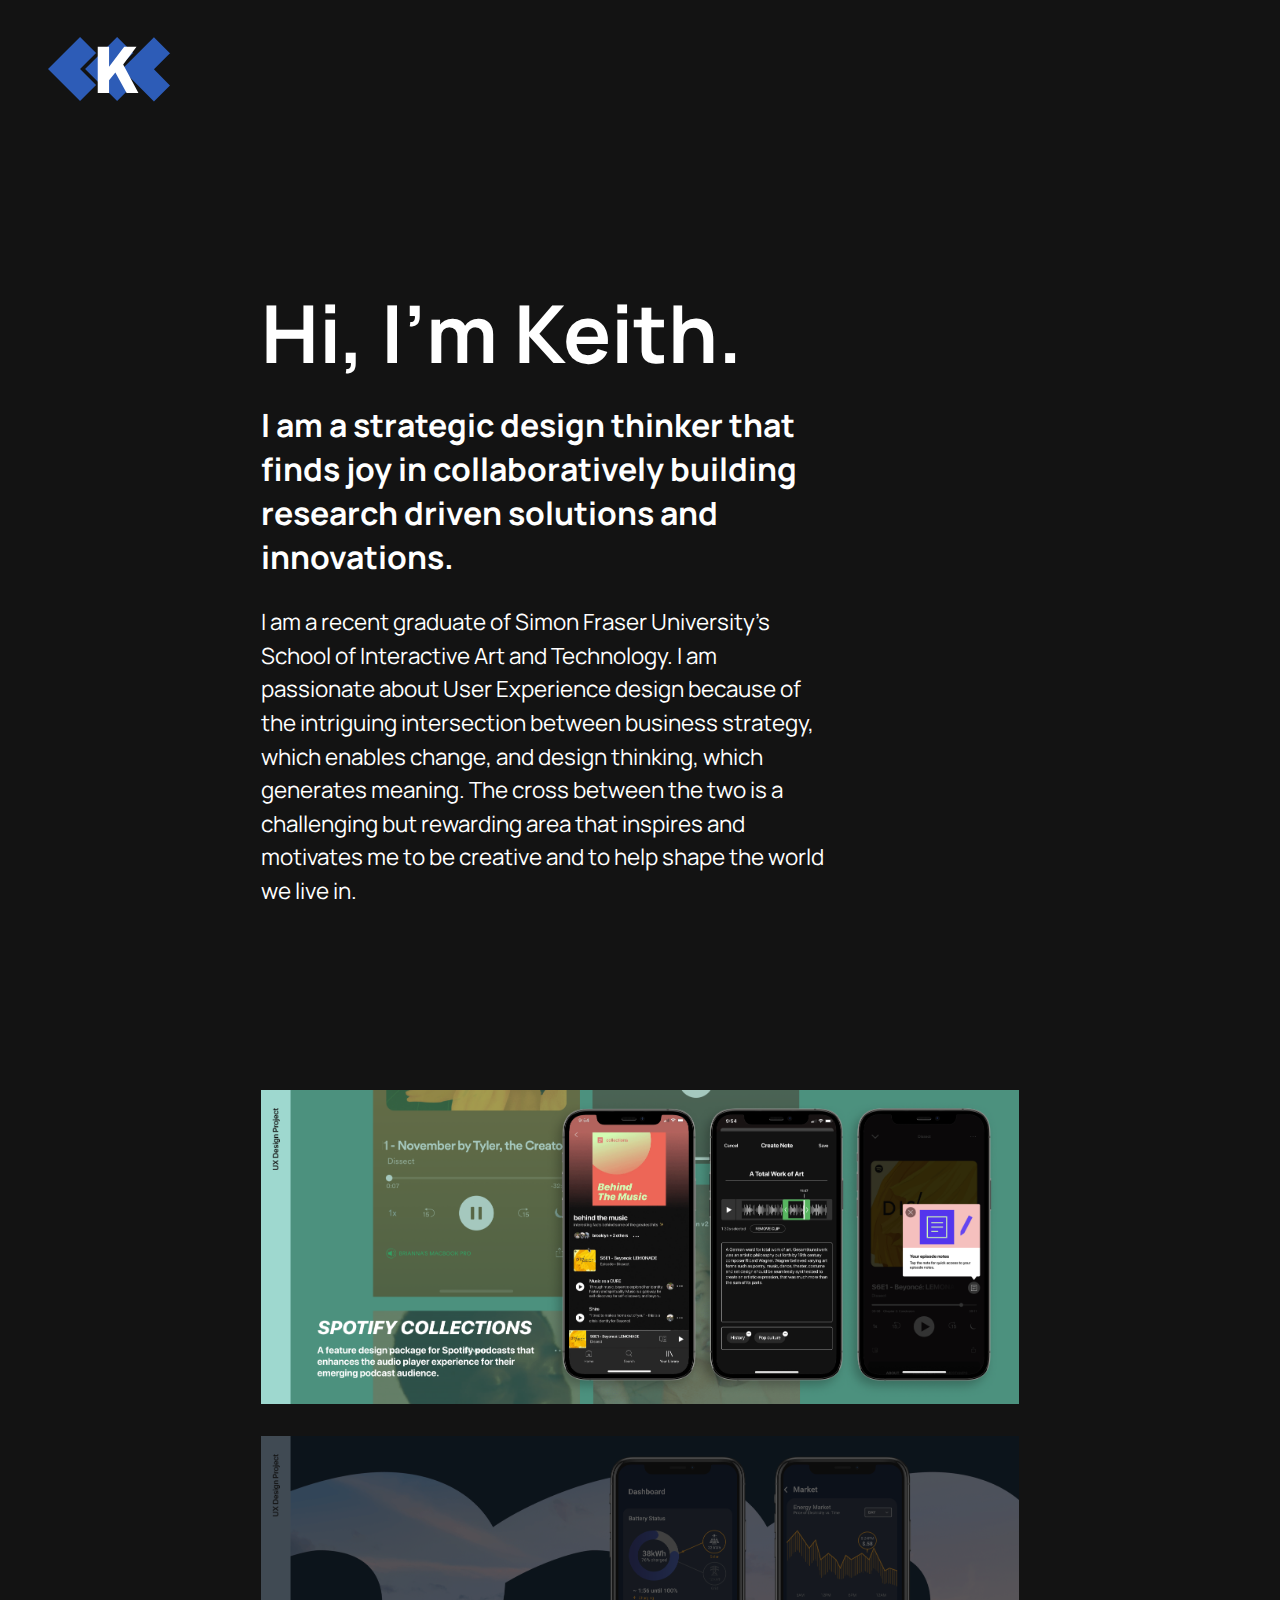
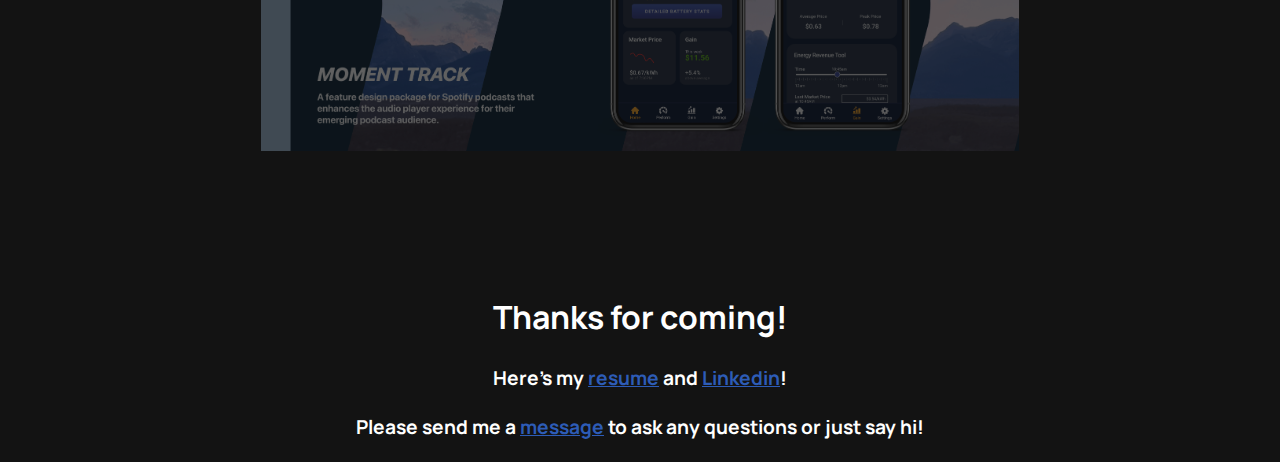
==== index.html @ c56af3a1 "Import website to github" ====
<!doctype html>

<html lang="en">
<head>
	<meta charset="utf-8">
	<meta name="viewport" content="width=device-width, initial-scale=1">

	<title>keithleungportfolio</title>
	<meta name="description" content="Keith Leung's Design Portfolio">
	<meta name="author" content="Keith Leung">

<!-- favicons -->
	<link rel="icon" href="favicon.ico">
	<link rel="icon" href="favicon.svg" type="image/svg+xml">
	<link rel="apple-touch-icon" href="apple-touch-icon.png">

<!-- css -->
	<link rel="stylesheet" href="css/style.css">

<!-- fonts -->
	<link rel="preconnect" href="https://fonts.googleapis.com">
	<link rel="preconnect" href="https://fonts.gstatic.com" crossorigin>
	<link href="https://fonts.googleapis.com/css2?family=Manrope:wght@400;500;700&display=swap" rel="stylesheet">
	



</head>

<body>

	<image src="img/logo.svg" id="logo">

	<section class="section60">
	
		<div id="spacer12">
		</div>
		
		
		<h1 id="intro_name">
			Hi, I'm Keith.
		</h1>
		<h2 id="intro_text">
			I am a strategic design thinker that finds joy in collaboratively building research driven solutions and innovations.
		</h2>
		
		<p>
			I am a recent graduate of Simon Fraser University's School of Interactive Art and Technology. I am passionate about User Experience design because of the intriguing intersection between business strategy, which enables change, and design thinking, which generates meaning. The cross between the two is a challenging but rewarding area that inspires and motivates me to be creative and to help shape the world we live in.
		</p>
		
		<div id="spacer4">
		</div>
		<div id="spacer4">
		</div>

	</section>
	
	<section class="section60">
		<a href="spotify-collections.html" class="casestudy_link"><image class="casestudy_poster" src="img/casestudy/spotify/poster.png" alt="Spotify Collections Poster"></a>
		
		<a  class="casestudy_link"><image class="casestudy_poster disabled_link" src="img/casestudy/moment/poster.png" alt="Moment Track Poster"></a>
		
	</section>
	
	<div id="spacer4">
	</div>

	
	<section class="outtro">
		<h2 class="centre_text"> Thanks for coming! </h1>
		<h3 class="centre_text"> Here's my <a class="outtro_link" href="https://drive.google.com/file/d/1Laxs-QWzANeqrorUJWUYCLA-LkeTrN71/view" target="_blank">resume</a> and <a class="outtro_link" href="https://www.linkedin.com/in/keith-leung-5b317644/" target="_blank">Linkedin</a>! </p>
		<h3 class="centre_text"> Please send me a <a class="outtro_link" href="mailto:keithleung94@gmail.com" target="_blank">message</a> to ask any questions or just say hi! </p>
	</section>




	<script src="js/scripts.js"></script>
</body>
</html>
---- css/style.css ----
/* START COLOURS */
body {
	background-color: #131313;
}

h1, h2, h3, h4, p, li, q, figcaption {
	color: white;
}

.light {
	background-color: #313131;
	padding: 1rem 0;
}
/* END COLOURS */


/* START FONTS */
h1 {
	font-family: 'Manrope', sans-serif;
	font-weight: 700;
	font-size: 5rem;
}

h2 {
	font-family: 'Manrope', sans-serif;
	font-weight: 700;
	font-size: 2rem;
	margin-top: 3rem;
}

h3 {
	font-family: 'Manrope', sans-serif;
	font-weight: 700;
	font-size: 1.2rem;
}

h4 {
	font-family: 'Manrope', sans-serif;
	font-weight: 700;
	font-size: 1rem;
}

p {
	font-family: 'Manrope', sans-serif;
	font-weight: 400;
	font-size: 1.4rem;
	width: 75%;
	line-height: 2.1rem;
}

.casestudy_quote{
	font-family: 'Mullish', sans-serif;
	font-weight: 400;
	font-style: italic;
	font-size: 1.2rem;
	padding-left: 2rem;
	border-left: 1px white solid;
	margin-left: 2rem;
	width: 60%;
}

li {
	font-family: 'Manrope', sans-serif;
	font-weight: 400;
}

figcaption {
	font-family: 'Mullish', sans-serif;
	font-weight: 400;
	font-style: italic;
	font-size: 0.9rem;
}

/* END FONTS */


/* START TEXT STYLING */
.bold {
	font-weight: 700;
}

.centre_text {
	text-align: center;
}
/* END TEXT STYLING */


/* START LLNK STYLING */
.outtro_link {
	color: #2D5CB7;
}
/* END LINK STYLING */





/* START LOGO */
#logo {
	position: fixed;
	top: 2rem;
	left: 3rem;
}
/* END LOGO */


/* START SECTION STYLING */
.section60 {
	display: block;
	width: 60%;
	margin: 2rem auto;
}
/* END SECTION STYLING */


/* START INTRO SECTION FORMAT */
#spacer12 {
	height: 12rem;
}

#spacer4 {
	height: 4rem;
}

#spacer2 {
	height: 2rem;
}

#intro_name {
	margin-bottom: 1rem;
}

#intro_text {
	margin-top: 0;
	width: 75%;
}
/* END INTRO SECTION FORMAT */


/* START CASE STUDY LINKS SECTION FORMAT */
.casestudy_poster {
	display: block;
	width: 100%;
	margin: 2rem auto;
	transition: transform .5s; /* Animation */
}

.casestudy_poster:hover {
	opacity: 90%;
	transform: scale(1.015);
}

.disabled_link, .disabled_link:hover {
	opacity: 33%;
}
/* END CASE STUDY LINKS SECTION FORMAT */


/* START CASE STUDY PAGE SECTION FORMAT */
.project_scope_list {
	list-style: none;
}

.border75 {
	border-top: 1px white solid;
	border-bottom: 1px white solid;
	max-width: 75%;
}

#casestudy_intro{
	font-size: 1.4rem;
}

.casestudy_image {
	width: 100%;
	margin: 0.5rem 0;
}

.casestudy_research {
	
}

.column {
  float: left;
  width: 30%;
}

/* Clear floats after the columns */
.row:after {
  content: "";
  display: table;
  clear: both;
}

/* END CASE STUDY PAGE SECTION FORMAT */


/* START IMAGE CAROUSEL */
* {
	box-sizing:border-box
}

/* Slideshow container */
.slideshow-container {
	max-width: 100%;
	position: relative;
	margin: auto;
}

/* Hide the images by default */
.mySlides, .mySlides2 {
	display: none;
}

/* Next & previous buttons */
.prev, .next {
	cursor: pointer;
	position: absolute;
	top: 50%;
	width: auto;
	margin-top: -22px;
	padding: 16px;
	color: white;
	font-weight: bold;
	font-size: 18px;
	transition: 0.6s ease;
	border-radius: 0 3px 3px 0;
	user-select: none;
}

/* Position the "next button" to the right */
.next {
	right: 0;
	border-radius: 3px 0 0 3px;
}

/* On hover, add a black background color with a little bit see-through */
.prev:hover, .next:hover {
	background-color: rgba(0,0,0,0.8);
}

/* Caption text */
.carousel_caption_text {
	color: #f2f2f2;
	font-size: 15px;
	padding: 8px 12px;
	position: absolute;
	bottom: 8px;
	width: 100%;
	text-align: center;
	font-family: 'Manrope', sans-serif;
	font-weight: 400;
  
}

/* Number text (1/3 etc) */
.numbertext {
	color: #f2f2f2;
	font-size: 12px;
	padding: 8px 12px;
	position: absolute;
	top: 0;
	font-family: 'Manrope', sans-serif;
	font-weight: 400;
}

/* The dots/bullets/indicators */
.dot {
	cursor: pointer;
	height: 15px;
	width: 15px;
	margin: 0 2px;
	background-color: #bbb;
	border-radius: 50%;
	display: inline-block;
	transition: background-color 0.6s ease;
}

.dot2 {
	cursor: pointer;
	height: 15px;
	width: 15px;
	margin: 0 2px;
	background-color: #bbb;
	border-radius: 50%;
	display: inline-block;
	transition: background-color 0.6s ease;
}

.active, .dot:hover, .dot2:hover {
	background-color: #717171;
}

/* Fading animation */
.fade {
	-webkit-animation-name: fade;
	-webkit-animation-duration: 1.5s;
	animation-name: fade;
	animation-duration: 1.5s;
}

@-webkit-keyframes fade {
	from {opacity: .4}
	to {opacity: 1}
}

@keyframes fade {
	from {opacity: .4}
	to {opacity: 1}
}
/* END IMAGE CAROUSEL */
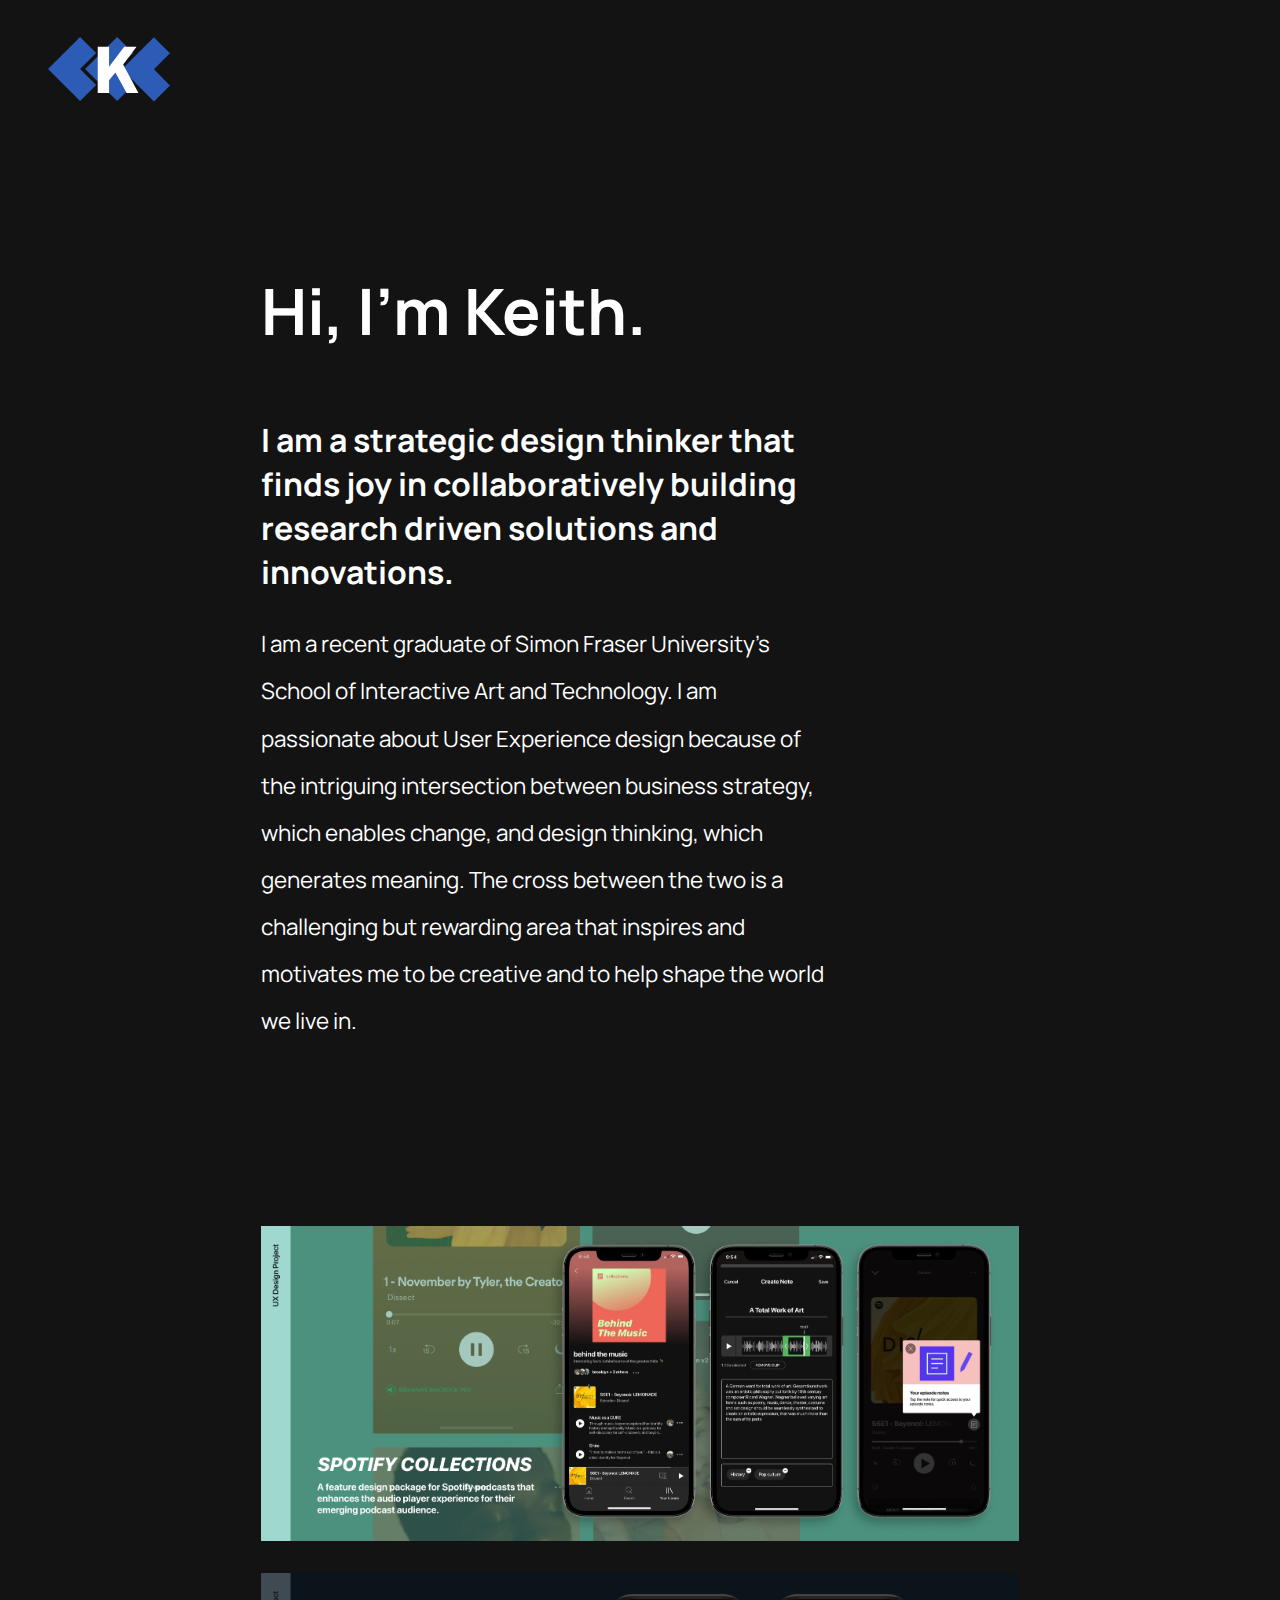
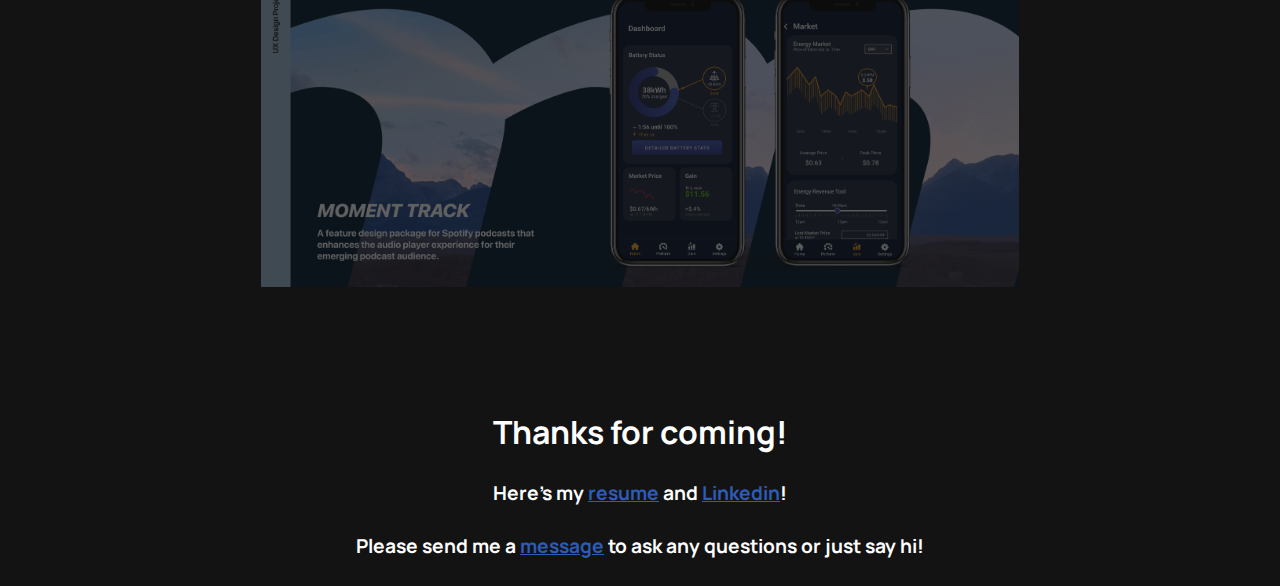
==== commit 92f492b6: "update" ====
--- a/index.html
+++ b/index.html
@@ -33,7 +33,7 @@
 
 	<section class="section60">
 	
-		<div id="spacer12">
+		<div class="spacer12">
 		</div>
 		
 		
@@ -48,9 +48,9 @@
 			I am a recent graduate of Simon Fraser University's School of Interactive Art and Technology. I am passionate about User Experience design because of the intriguing intersection between business strategy, which enables change, and design thinking, which generates meaning. The cross between the two is a challenging but rewarding area that inspires and motivates me to be creative and to help shape the world we live in.
 		</p>
 		
-		<div id="spacer4">
+		<div class="spacer4">
 		</div>
-		<div id="spacer4">
+		<div class="spacer4">
 		</div>
 
 	</section>
@@ -62,7 +62,7 @@
 		
 	</section>
 	
-	<div id="spacer4">
+	<div class="spacer4">
 	</div>
 
 	
--- a/css/style.css
+++ b/css/style.css
@@ -9,7 +9,7 @@
 
 .light {
 	background-color: #313131;
-	padding: 1rem 0;
+	padding: 1em 0;
 }
 /* END COLOURS */
 
@@ -18,44 +18,43 @@
 h1 {
 	font-family: 'Manrope', sans-serif;
 	font-weight: 700;
-	font-size: 5rem;
+	font-size: 4em;
 }
 
 h2 {
 	font-family: 'Manrope', sans-serif;
 	font-weight: 700;
-	font-size: 2rem;
-	margin-top: 3rem;
+	font-size: 2em;
 }
 
 h3 {
 	font-family: 'Manrope', sans-serif;
 	font-weight: 700;
-	font-size: 1.2rem;
+	font-size: 1.2em;
 }
 
 h4 {
 	font-family: 'Manrope', sans-serif;
 	font-weight: 700;
-	font-size: 1rem;
+	font-size: 1em;
 }
 
 p {
 	font-family: 'Manrope', sans-serif;
 	font-weight: 400;
-	font-size: 1.4rem;
+	font-size: 1.4em;
 	width: 75%;
-	line-height: 2.1rem;
+	line-height: 2.1em;
 }
 
 .casestudy_quote{
 	font-family: 'Mullish', sans-serif;
 	font-weight: 400;
 	font-style: italic;
-	font-size: 1.2rem;
-	padding-left: 2rem;
+	font-size: 1.2em;
+	padding-left: 2em;
 	border-left: 1px white solid;
-	margin-left: 2rem;
+	margin-left: 2em;
 	width: 60%;
 }
 
@@ -68,10 +67,39 @@
 	font-family: 'Mullish', sans-serif;
 	font-weight: 400;
 	font-style: italic;
-	font-size: 0.9rem;
+	font-size: 0.9em;
+	margin-bottom: 1em;
+}
+
+sup {
+	font-size: 50%;
 }
 
 /* END FONTS */
+
+
+/* START BUTTON STYLING */
+
+.return_button {
+	text-decoration: none;
+	text-transform: uppercase;
+	font-family: 'Manrope', sans-serif;
+	font-weight: 400;
+	letter-spacing: 2px;
+	border: 1px #2D5CB7 solid;
+	color: #2D5CB7;
+	padding: 5px 10px;
+}
+
+.return_button:hover, .return_button:active{
+	color: #2FC1FF;
+	border: 1px #2FC1FF solid;
+}
+
+
+/* END BUTTON STYLING */
+
+
 
 
 /* START TEXT STYLING */
@@ -82,6 +110,12 @@
 .centre_text {
 	text-align: center;
 }
+
+.list_text {
+	margin: 0.5em 0;
+	font-size: 100%;
+}
+
 /* END TEXT STYLING */
 
 
@@ -89,17 +123,18 @@
 .outtro_link {
 	color: #2D5CB7;
 }
+
+.outtro_link:hover, outtro_link:active {
+	color: #2FC1FF;
+}
 /* END LINK STYLING */
-
-
-
 
 
 /* START LOGO */
 #logo {
 	position: fixed;
-	top: 2rem;
-	left: 3rem;
+	top: 2em;
+	left: 3em;
 }
 /* END LOGO */
 
@@ -108,26 +143,26 @@
 .section60 {
 	display: block;
 	width: 60%;
-	margin: 2rem auto;
+	margin: 2em auto;
 }
 /* END SECTION STYLING */
 
 
 /* START INTRO SECTION FORMAT */
-#spacer12 {
-	height: 12rem;
-}
-
-#spacer4 {
-	height: 4rem;
-}
-
-#spacer2 {
-	height: 2rem;
+.spacer12 {
+	height: 12em;
+}
+
+.spacer4 {
+	height: 4em;
+}
+
+.spacer2 {
+	height: 2em;
 }
 
 #intro_name {
-	margin-bottom: 1rem;
+	margin-bottom: 1em;
 }
 
 #intro_text {
@@ -141,7 +176,7 @@
 .casestudy_poster {
 	display: block;
 	width: 100%;
-	margin: 2rem auto;
+	margin: 2em auto;
 	transition: transform .5s; /* Animation */
 }
 
@@ -167,13 +202,9 @@
 	max-width: 75%;
 }
 
-#casestudy_intro{
-	font-size: 1.4rem;
-}
-
 .casestudy_image {
 	width: 100%;
-	margin: 0.5rem 0;
+	margin: 0.5em 0;
 }
 
 .casestudy_research {
@@ -308,4 +339,59 @@
 	from {opacity: .4}
 	to {opacity: 1}
 }
-/* END IMAGE CAROUSEL */+/* END IMAGE CAROUSEL */
+
+
+
+
+
+
+@media screen and (max-width: 991px) {
+  /* For mobile phones: */
+  .column {
+    width: 100%;
+  }
+  
+  .section60, p, #intro_text, .border75 {
+	width: 90%;
+	max-width: 90%;
+  }
+  
+  .casestudy_quote {
+	width: 80%;
+  }
+	
+	h1 {
+		font-size: 3em;
+	} 
+
+h2 {
+	font-size: 2em;
+}
+
+h3 {
+	font-size: 1.2em;
+}
+
+h4 {
+	font-size: 1em;
+}
+
+p {
+	font-size: 1em;
+}
+
+.casestudy_quote{
+	font-size: 1.2em;
+}
+
+li {
+	font-size: ;
+}
+
+figcaption {
+	font-size: 0.9em;
+}
+	
+	
+}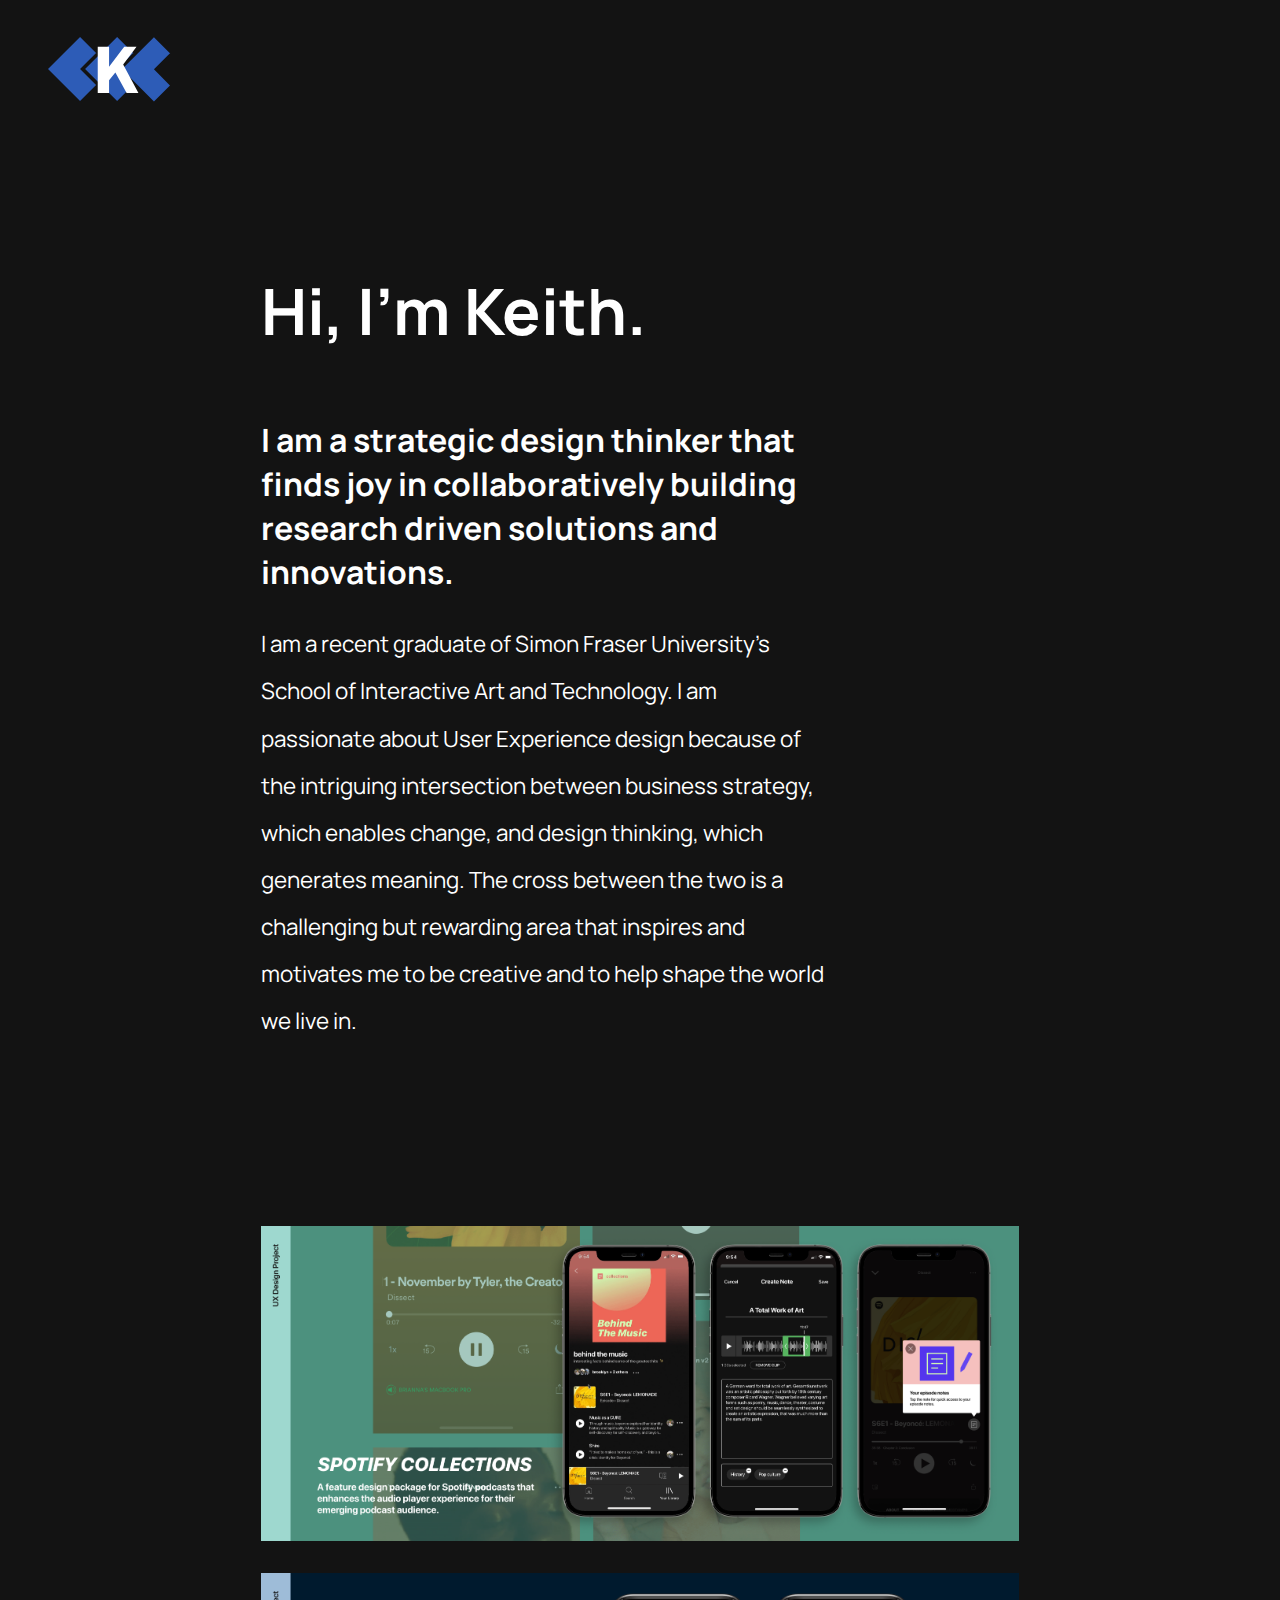
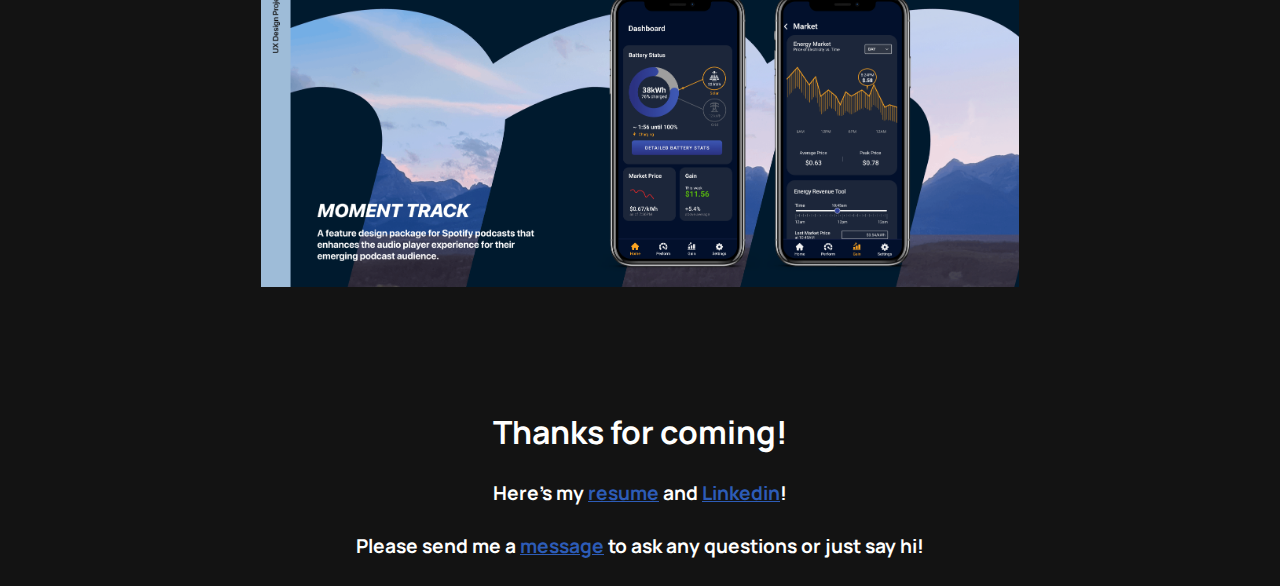
==== commit 8c345273: "update" ====
--- a/index.html
+++ b/index.html
@@ -5,7 +5,7 @@
 	<meta charset="utf-8">
 	<meta name="viewport" content="width=device-width, initial-scale=1">
 
-	<title>keithleungportfolio</title>
+	<title>Keith Leung's Portfolio</title>
 	<meta name="description" content="Keith Leung's Design Portfolio">
 	<meta name="author" content="Keith Leung">
 
@@ -21,21 +21,14 @@
 	<link rel="preconnect" href="https://fonts.googleapis.com">
 	<link rel="preconnect" href="https://fonts.gstatic.com" crossorigin>
 	<link href="https://fonts.googleapis.com/css2?family=Manrope:wght@400;500;700&display=swap" rel="stylesheet">
-	
-
-
-
 </head>
 
 <body>
-
 	<image src="img/logo.svg" id="logo">
-
 	<section class="section60">
 	
 		<div class="spacer12">
 		</div>
-		
 		
 		<h1 id="intro_name">
 			Hi, I'm Keith.
@@ -43,7 +36,6 @@
 		<h2 id="intro_text">
 			I am a strategic design thinker that finds joy in collaboratively building research driven solutions and innovations.
 		</h2>
-		
 		<p>
 			I am a recent graduate of Simon Fraser University's School of Interactive Art and Technology. I am passionate about User Experience design because of the intriguing intersection between business strategy, which enables change, and design thinking, which generates meaning. The cross between the two is a challenging but rewarding area that inspires and motivates me to be creative and to help shape the world we live in.
 		</p>
@@ -52,29 +44,24 @@
 		</div>
 		<div class="spacer4">
 		</div>
-
+		
 	</section>
 	
 	<section class="section60">
 		<a href="spotify-collections.html" class="casestudy_link"><image class="casestudy_poster" src="img/casestudy/spotify/poster.png" alt="Spotify Collections Poster"></a>
 		
-		<a  class="casestudy_link"><image class="casestudy_poster disabled_link" src="img/casestudy/moment/poster.png" alt="Moment Track Poster"></a>
-		
+		<a href="moment-track.html" class="casestudy_link"><image class="casestudy_poster" src="img/casestudy/moment/poster.png" alt="Moment Track Poster"></a>	
 	</section>
 	
 	<div class="spacer4">
 	</div>
 
-	
 	<section class="outtro">
 		<h2 class="centre_text"> Thanks for coming! </h1>
 		<h3 class="centre_text"> Here's my <a class="outtro_link" href="https://drive.google.com/file/d/1Laxs-QWzANeqrorUJWUYCLA-LkeTrN71/view" target="_blank">resume</a> and <a class="outtro_link" href="https://www.linkedin.com/in/keith-leung-5b317644/" target="_blank">Linkedin</a>! </p>
 		<h3 class="centre_text"> Please send me a <a class="outtro_link" href="mailto:keithleung94@gmail.com" target="_blank">message</a> to ask any questions or just say hi! </p>
 	</section>
 
-
-
-
 	<script src="js/scripts.js"></script>
 </body>
 </html>--- a/css/style.css
+++ b/css/style.css
@@ -207,11 +207,21 @@
 	margin: 0.5em 0;
 }
 
+.casestudy_image {
+	width: 75%;
+	margin: 0.5em 0;
+}
+
 .casestudy_research {
 	
 }
 
-.column {
+.column2 {
+	float: left;
+	width: 50%;
+}
+
+.column3 {
   float: left;
   width: 30%;
 }
@@ -348,7 +358,7 @@
 
 @media screen and (max-width: 991px) {
   /* For mobile phones: */
-  .column {
+  .column3, .column2 {
     width: 100%;
   }
   
@@ -360,10 +370,10 @@
   .casestudy_quote {
 	width: 80%;
   }
-	
-	h1 {
-		font-size: 3em;
-	} 
+
+h1 {
+	font-size: 3em;
+} 
 
 h2 {
 	font-size: 2em;
@@ -393,5 +403,8 @@
 	font-size: 0.9em;
 }
 	
+.casestudy_image {
+	width: 100%;
+}
 	
 }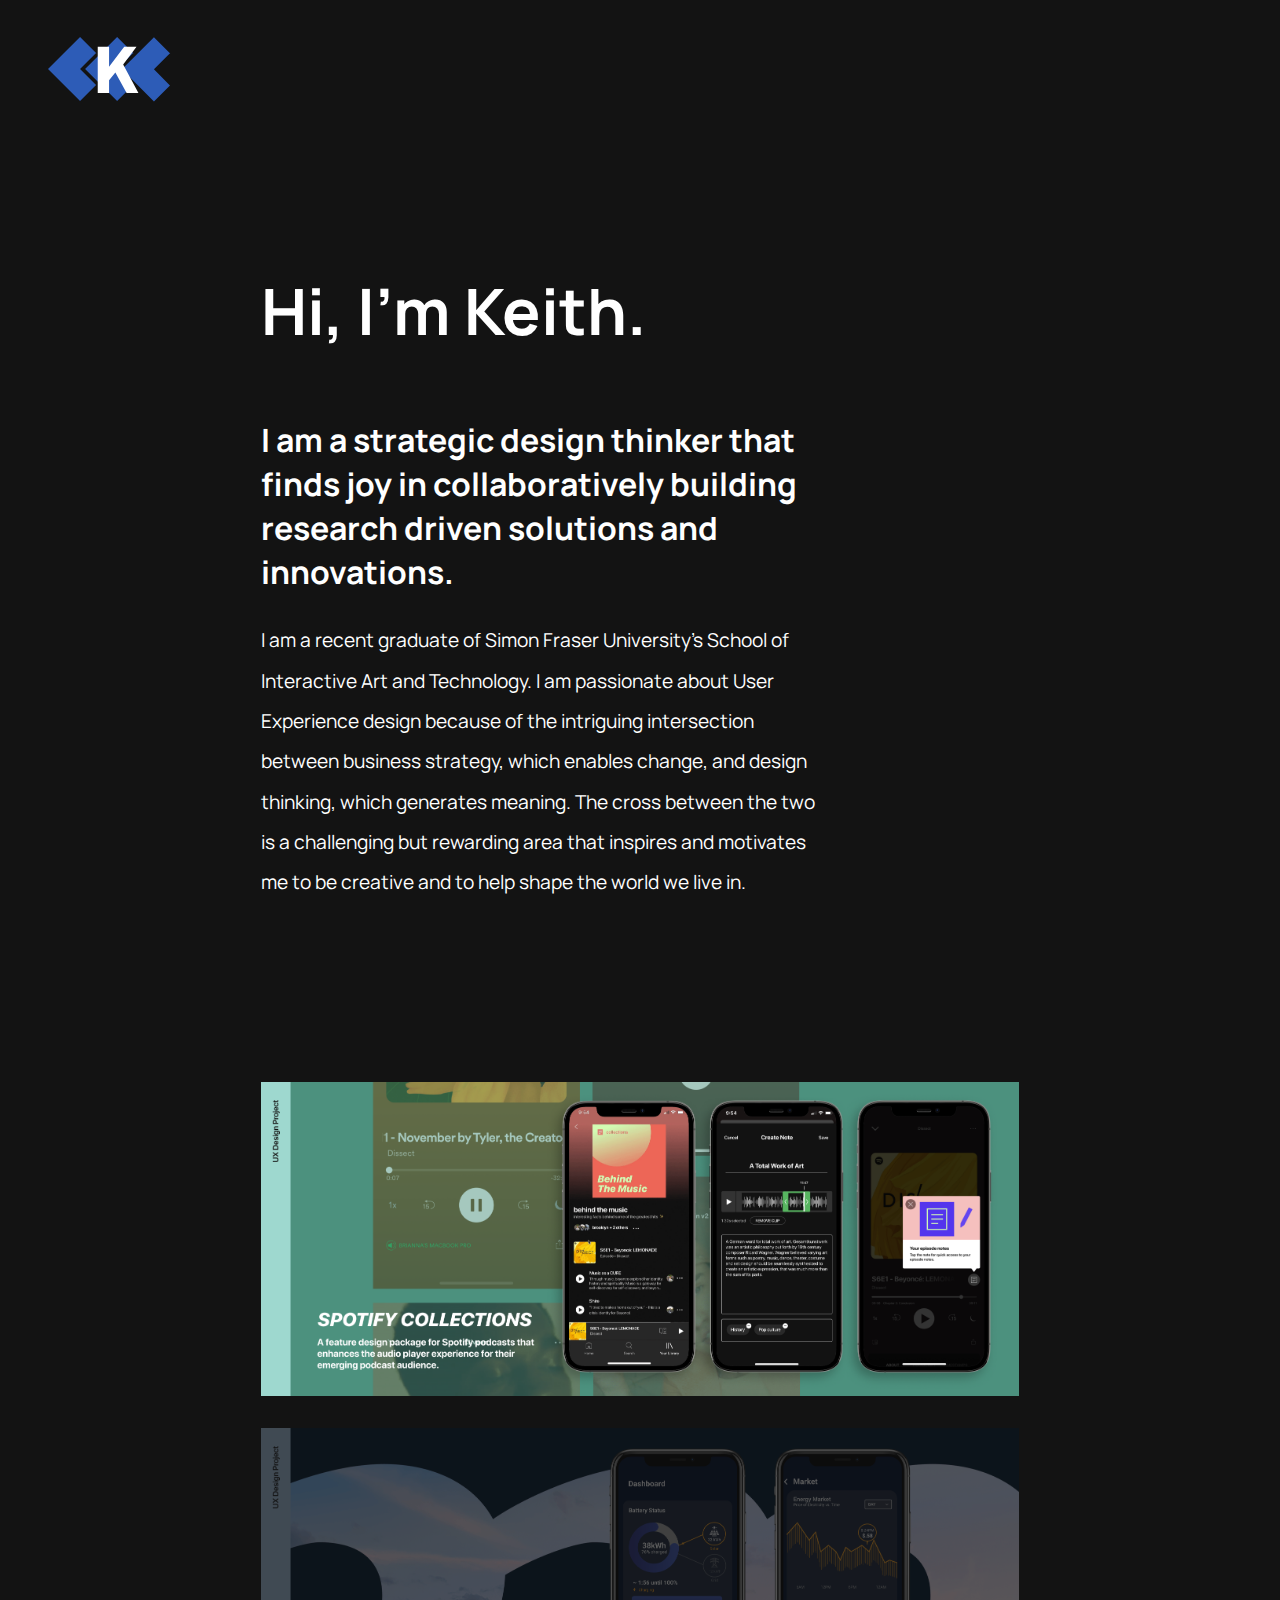
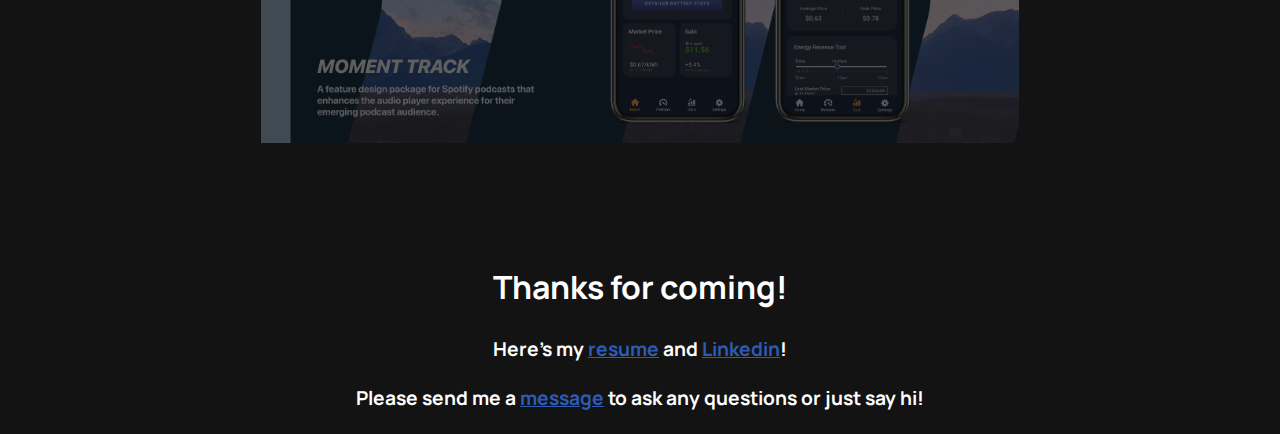
==== commit 8e2db383: "disable moment track case study" ====
--- a/index.html
+++ b/index.html
@@ -48,9 +48,11 @@
 	</section>
 	
 	<section class="section60">
+	
 		<a href="spotify-collections.html" class="casestudy_link"><image class="casestudy_poster" src="img/casestudy/spotify/poster.png" alt="Spotify Collections Poster"></a>
 		
-		<a href="moment-track.html" class="casestudy_link"><image class="casestudy_poster" src="img/casestudy/moment/poster.png" alt="Moment Track Poster"></a>	
+		<a class="casestudy_link"><image class="casestudy_poster disabled_link" src="img/casestudy/moment/poster.png" alt="Moment Track Poster"></a>
+		
 	</section>
 	
 	<div class="spacer4">
--- a/css/style.css
+++ b/css/style.css
@@ -42,7 +42,7 @@
 p {
 	font-family: 'Manrope', sans-serif;
 	font-weight: 400;
-	font-size: 1.4em;
+	font-size: 1.2em;
 	width: 75%;
 	line-height: 2.1em;
 }
@@ -68,7 +68,7 @@
 	font-weight: 400;
 	font-style: italic;
 	font-size: 0.9em;
-	margin-bottom: 1em;
+	margin-bottom: 2em;
 }
 
 sup {
@@ -203,17 +203,8 @@
 }
 
 .casestudy_image {
-	width: 100%;
-	margin: 0.5em 0;
-}
-
-.casestudy_image {
 	width: 75%;
-	margin: 0.5em 0;
-}
-
-.casestudy_research {
-	
+	margin: 0.2em 0;
 }
 
 .column2 {
@@ -362,11 +353,17 @@
     width: 100%;
   }
   
-  .section60, p, #intro_text, .border75 {
+  .section60, p, #intro_text {
 	width: 90%;
 	max-width: 90%;
   }
   
+  .border75 {
+	width: 95%;
+	max-width: 95%;
+  }
+  
+  
   .casestudy_quote {
 	width: 80%;
   }
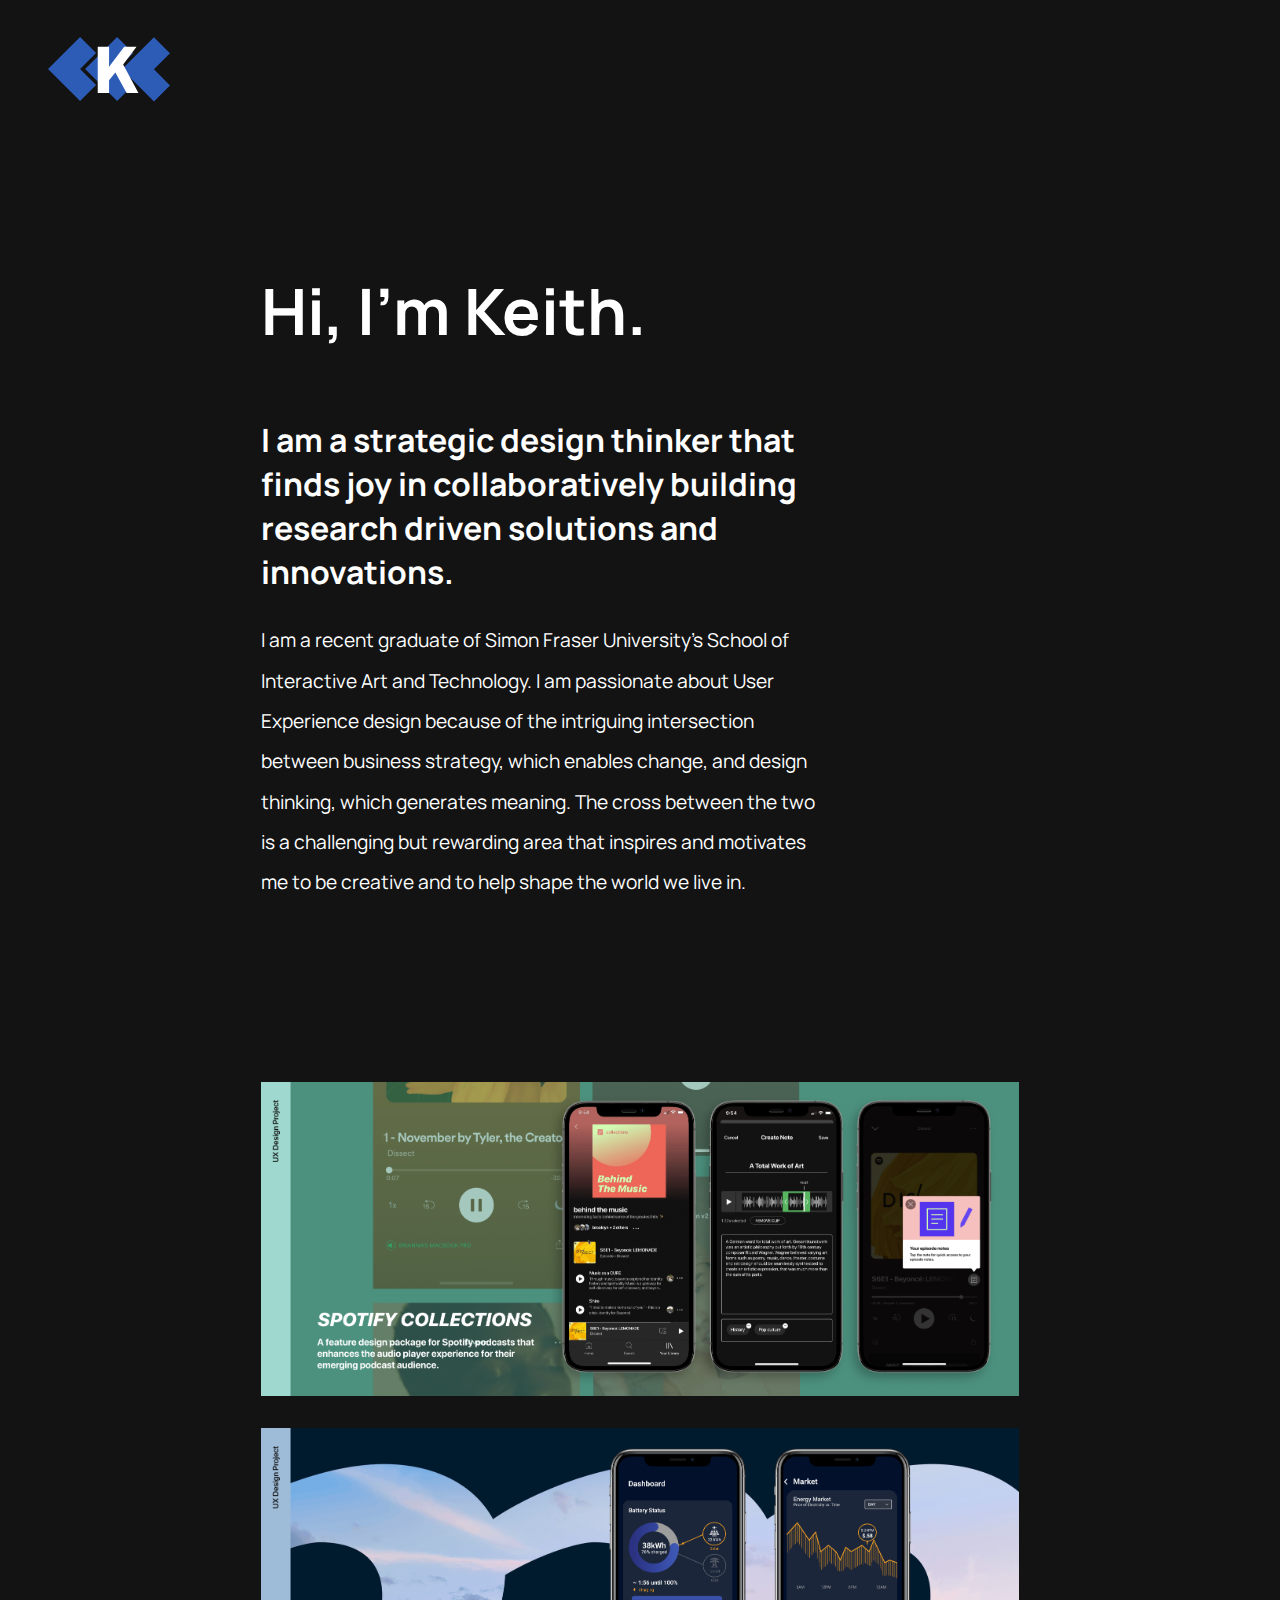
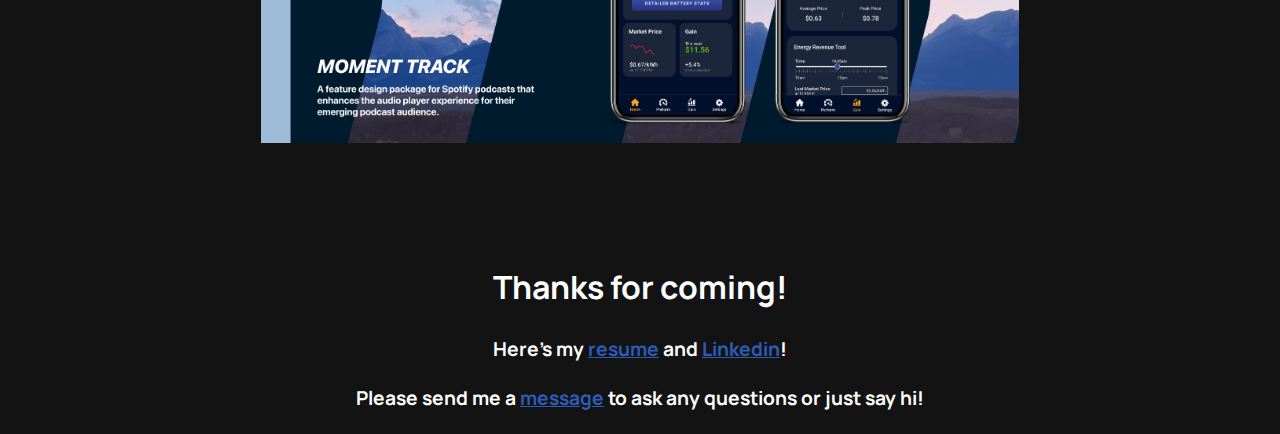
==== commit 6ef0df1d: "activate moment track case study" ====
--- a/index.html
+++ b/index.html
@@ -51,7 +51,7 @@
 	
 		<a href="spotify-collections.html" class="casestudy_link"><image class="casestudy_poster" src="img/casestudy/spotify/poster.png" alt="Spotify Collections Poster"></a>
 		
-		<a class="casestudy_link"><image class="casestudy_poster disabled_link" src="img/casestudy/moment/poster.png" alt="Moment Track Poster"></a>
+		<a href="moment-track.html" class="casestudy_link"><image class="casestudy_poster" src="img/casestudy/moment/poster.png" alt="Moment Track Poster"></a>
 		
 	</section>
 	
@@ -60,8 +60,8 @@
 
 	<section class="outtro">
 		<h2 class="centre_text"> Thanks for coming! </h1>
-		<h3 class="centre_text"> Here's my <a class="outtro_link" href="https://drive.google.com/file/d/1Laxs-QWzANeqrorUJWUYCLA-LkeTrN71/view" target="_blank">resume</a> and <a class="outtro_link" href="https://www.linkedin.com/in/keith-leung-5b317644/" target="_blank">Linkedin</a>! </p>
-		<h3 class="centre_text"> Please send me a <a class="outtro_link" href="mailto:keithleung94@gmail.com" target="_blank">message</a> to ask any questions or just say hi! </p>
+		<h3 class="centre_text"> Here's my <a class="link_colour" href="https://drive.google.com/file/d/1Laxs-QWzANeqrorUJWUYCLA-LkeTrN71/view" target="_blank">resume</a> and <a class="link_colour" href="https://www.linkedin.com/in/keith-leung-5b317644/" target="_blank">Linkedin</a>! </p>
+		<h3 class="centre_text"> Please send me a <a class="link_colour" href="mailto:keithleung94@gmail.com" target="_blank">message</a> to ask any questions or just say hi! </p>
 	</section>
 
 	<script src="js/scripts.js"></script>
--- a/css/style.css
+++ b/css/style.css
@@ -120,11 +120,11 @@
 
 
 /* START LLNK STYLING */
-.outtro_link {
+.link_colour {
 	color: #2D5CB7;
 }
 
-.outtro_link:hover, outtro_link:active {
+.link_colour:hover, outtro_link:active {
 	color: #2FC1FF;
 }
 /* END LINK STYLING */
